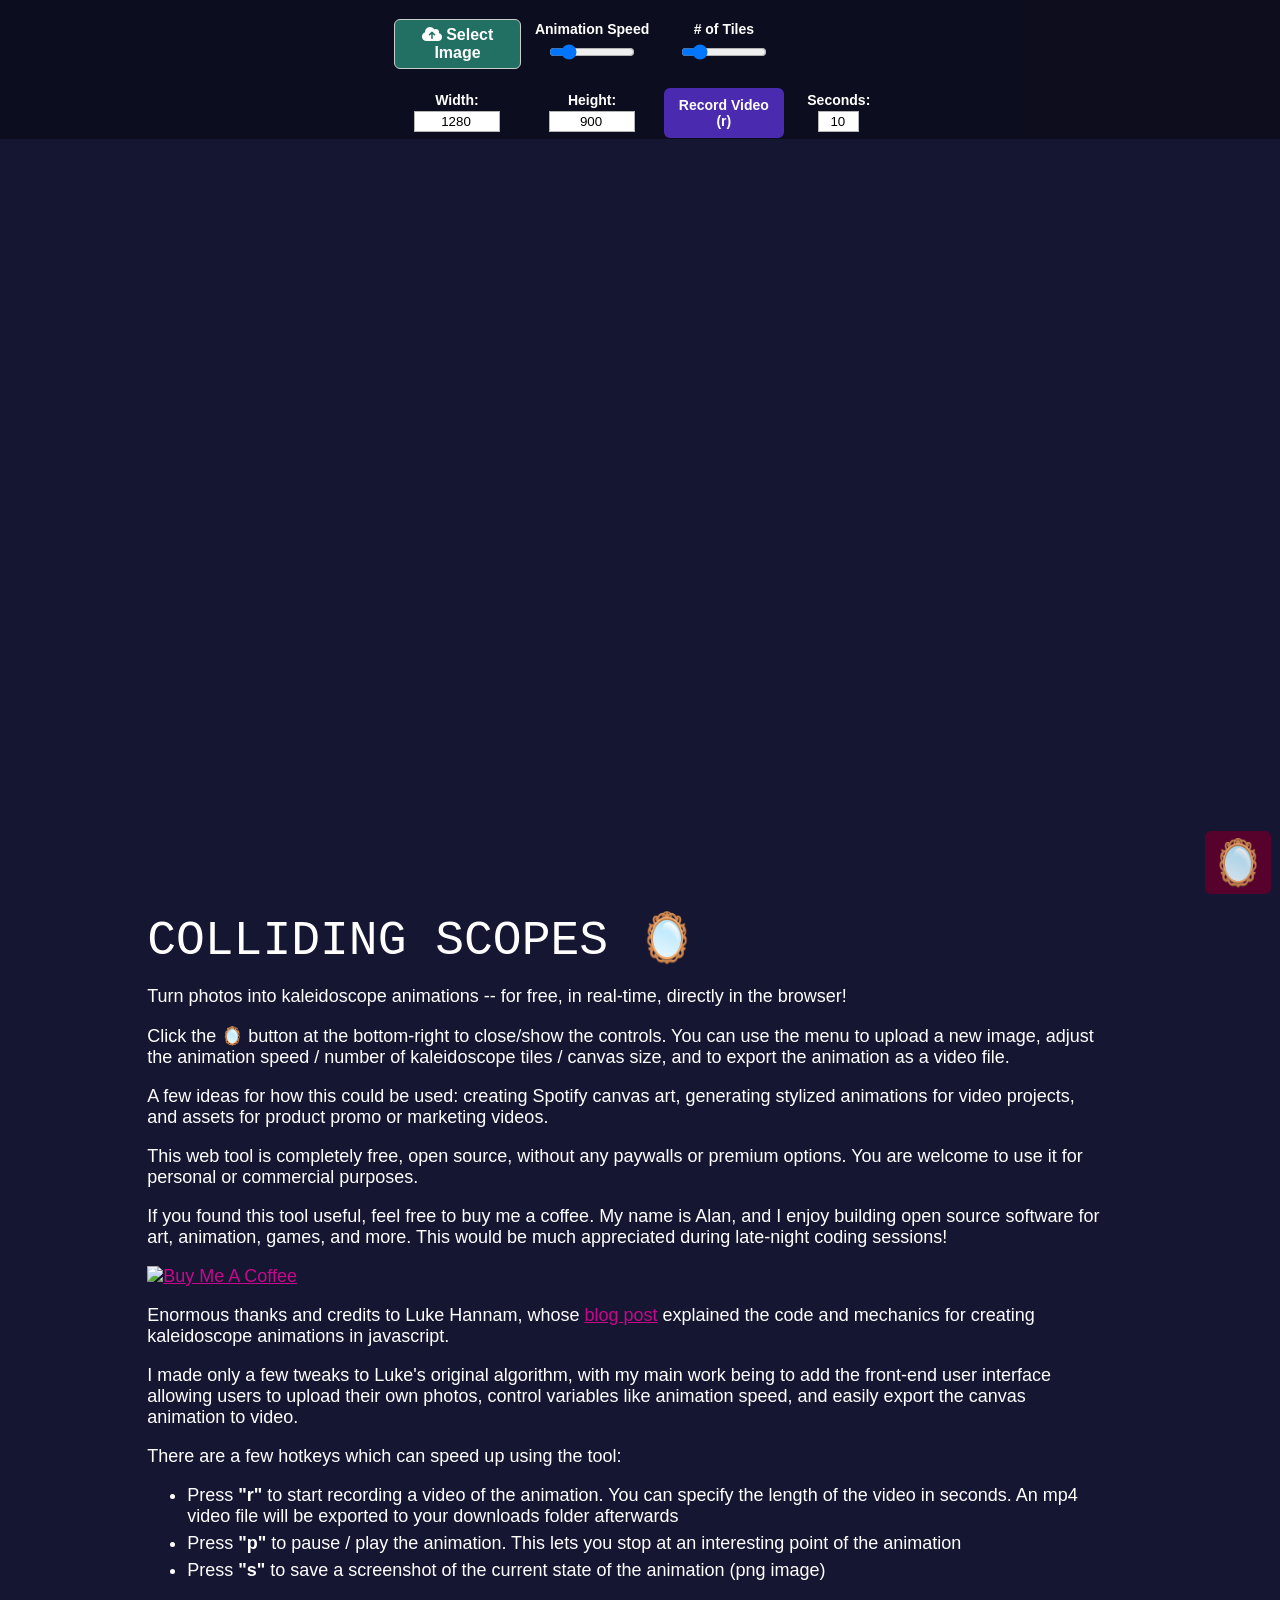
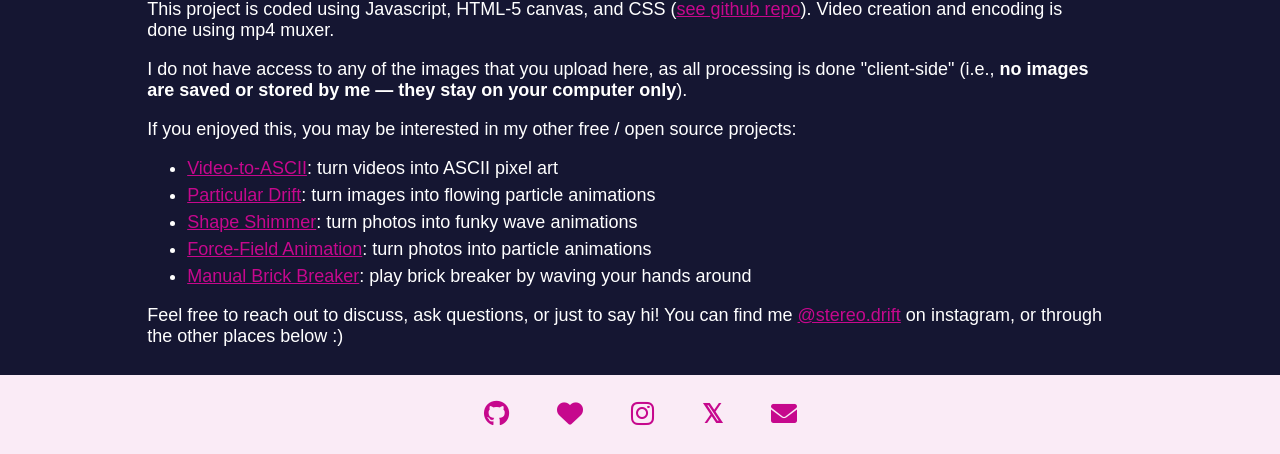
==== index.html @ 11822c63 "Add files via upload" ====
<!DOCTYPE html>
<html>
    <head>
        <meta charset="UTF-8">
        <meta name="viewport" content="width=device-width, initial-scale=1.0">
        <link rel="stylesheet" type="text/css" href="style.css">

        <link rel="stylesheet" href="https://cdnjs.cloudflare.com/ajax/libs/font-awesome/6.0.0/css/all.min.css" integrity="sha512-9usAa10IRO0HhonpyAIVpjrylPvoDwiPUiKdWk5t3PyolY1cOd4DSE0Ga+ri4AuTroPR5aQvXU9xC6qOPnzFeg==" crossorigin="anonymous" referrerpolicy="no-referrer" />

        <meta property="og:title" content="Colliding Scopes: kaleidoscope animations" />
        <meta property="og:description" content="Turn photos into kaleidoscope animations" />
        <meta property="og:type" content="website" />
        <meta property="og:url" content="https://collidingscopes.github.io/" />
        <meta property="og:image" content="https://collidingscopes.github.io/images/siteOGImage.png">
        <meta property="og:image:type" content="image/png" >
        <meta property="og:image:width" content="800" >
        <meta property="og:image:height" content="800" >

        <link rel="icon" href="images/siteFavicon3.png">
        <link rel="apple-touch-icon" href="images/siteFavicon3.png">

        <script async src="https://pagead2.googlesyndication.com/pagead/js/adsbygoogle.js?client=ca-pub-3379349972139570"
        crossorigin="anonymous"></script>
    </head>
    <body>
        
        <div id="coverScreen" class="hidden">
        </div>

        <div id="toolDiv">

            <canvas id="animation"></canvas>

            <button id="toggleControls" class="toggle-controls">🪞</button>
            <div id="stickyTable">
                <table id="inputTable">
                    <tr>
                        <td>
                            <label for="imageInput" class="custom-file-upload">
                                <i class="fa fa-cloud-upload"></i> Select Image
                            </label>
                            <input type="file" id="imageInput" accept="image/*">
                        </td>
                        <td>
                            <pre><span class="tableText">Animation Speed</span><br><input class="input-number-noSpinners" type="range" id="speedInput" value="3" min="1" max="15"></pre>
                        </td>
                        <td>
                            <pre><span class="tableText"># of Tiles</span><br><input class="input-number-noSpinners" type="range" id="numTilesInput" value="5" min="2" max="25"></pre>
                        </td>
                        <!--
                        <td><button id="pauseAnimationButton">Pause/Play (p)</button></td>
                        <td><button id="save-image-button">Screenshot (s)</button></td>
                        -->
                    </tr>
                    <tr>
                        <td><span class="tableText">Width: </span><input type="number" id="canvasWidthInput" class="input-number-noSpinners" value="800" min="1"></td>
                        <td><span class="tableText">Height: </span><input type="number" id="canvasHeightInput" class="input-number-noSpinners" value="800" min="1"></td>
                        <td><button id="recordVideoButton" class="recordButton">Record Video (r)</button></td>
                        <td><span class="tableText">Seconds: </span><input type="number" id="videoDurationInput" class="input-number-noSpinners" value="10" min="1" max="120"></td>
                    </tr>
    
                </table>
            </div>

            <div id="videoRecordingMessageDiv" class="hidden sticky-bottom">
            </div>
            
            <div id="imageContainer" class="hidden">
                <img id="originalImg" src="images/HK400px.jpg">
            </div>
            <div id="newImageContainer" class="hidden">
                <img id="flippedImg" src="images/HK400pxFlipped.jpg">
            </div>

        </div>

        <!-- <div id="introDiv">
            <span id="siteNameText">Colliding Scopes</span>
            <span id="subtitleText">Turn photos into kaleidoscope animations</span>
        </div> -->

        <div id="notesDiv">

            <div id="textBox">

                <h2 id="aboutText">COLLIDING SCOPES 🪞</h2>

                <p>Turn photos into kaleidoscope animations -- for free, in real-time, directly in the browser!</p>
                <p>Click the 🪞 button at the bottom-right to close/show the controls. You can use the menu to upload a new image, adjust the animation speed / number of kaleidoscope tiles / canvas size, and to export the animation as a video file.</p>
                <p>A few ideas for how this could be used: creating Spotify canvas art, generating stylized animations for video projects, and assets for product promo or marketing videos.</p>
                <p>This web tool is completely free, open source, without any paywalls or premium options. You are welcome to use it for personal or commercial purposes.</p>
                <p>If you found this tool useful, feel free to buy me a coffee. My name is Alan, and I enjoy building open source software for art, animation, games, and more. This would be much appreciated during late-night coding sessions!</p>
                
                <a href="https://www.buymeacoffee.com/stereoDrift" target="_blank"><img src="https://www.buymeacoffee.com/assets/img/custom_images/yellow_img.png" alt="Buy Me A Coffee"></a>

                <p>Enormous thanks and credits to Luke Hannam, whose <a href="https://www.pepperoni.blog/canvas-kaleidoscope/" target="_blank" rel="noopener">blog post</a> explained the code and mechanics for creating kaleidoscope animations in javascript.</p>
                <p>I made only a few tweaks to Luke's original algorithm, with my main work being to add the front-end user interface allowing users to upload their own photos, control variables like animation speed, and easily export the canvas animation to video.</p>
                <p>There are a few hotkeys which can speed up using the tool:</p>
                <ul>
                    <li>Press <b>"r"</b> to start recording a video of the animation. You can specify the length of the video in seconds. An mp4 video file will be exported to your downloads folder afterwards</li>
                    <li>Press <b>"p"</b> to pause / play the animation. This lets you stop at an interesting point of the animation</li>
                    <li>Press <b>"s"</b> to save a screenshot of the current state of the animation (png image)</li>
                </ul>
                <p>This project is coded using Javascript, HTML-5 canvas, and CSS (<a href="https://github.com/collidingScopes/collidingScopes.github.io" target="_blank" rel="noopener">see github repo</a>). Video creation and encoding is done using mp4 muxer.</p>
                <p>I do not have access to any of the images that you upload here, as all processing is done "client-side" (i.e., <b>no images are saved or stored by me — they stay on your computer only</b>).</p>
                <p>If you enjoyed this, you may be interested in my other free / open source projects:</p>
                <ul>
                  <li><a href="https://collidingScopes.github.io/ascii" target="_blank" rel="noopener">Video-to-ASCII</a>: turn videos into ASCII pixel art</li>
                  <li><a href="https://collidingScopes.github.io/particular-drift" target="_blank" rel="noopener">Particular Drift</a>: turn images into flowing particle animations</li>
                  <li><a href="https://collidingScopes.github.io/shimmer" target="_blank" rel="noopener">Shape Shimmer</a>: turn photos into funky wave animations</li>
                  <li><a href="https://collidingScopes.github.io/forcefield" target="_blank" rel="noopener">Force-Field Animation</a>: turn photos into particle animations</li>
                  <li><a href="https://manual-brick-breaker.netlify.app" target="_blank" rel="noopener">Manual Brick Breaker</a>: play brick breaker by waving your hands around</li>
                </ul>
                <p>Feel free to reach out to discuss, ask questions, or just to say hi! You can find me <a href="https://www.instagram.com/stereo.drift/" target="_blank" rel="noopener">@stereo.drift</a> on instagram, or through the other places below :)</p>
            </div>
        </div>

        <div id="linksDiv">
            <table id="infoMenuTable">
                <tr>
                    <td><button id="gitHubButton"class="socialMediaButton"><a href="https://github.com/collidingScopes/collidingScopes.github.io" target="_blank" rel="noopener"><i class="fa-brands fa-github"></i></a></button></td>
                    <td><button id="coffeeButton" class="socialMediaButton"><a href="https://www.buymeacoffee.com/stereoDrift" target="_blank" rel="noopener"><i class="fa-solid fa-heart"></i></a></button></td>
                    <td><button id="instagramButton" class="socialMediaButton"><a href="https://www.instagram.com/stereo.drift/" target="_blank" rel="noopener"><i class="fa-brands fa-instagram"></i></a></button></td>
                    <td><button id="xButton" class="socialMediaButton"><a class="x-link" href="https://x.com/measure_plan" target="_blank" rel="noopener">𝕏</i></a></button></td>
                    <td><button id="emailButton" class="socialMediaButton"><a href="mailto:stereodriftvisuals@gmail.com" target="_blank" rel="noopener"><i class="fa-solid fa-envelope"></i></a></button></td>
                </tr>
            </table>
        </div>


    </body>

    <script src="videoExportFunctions.js"></script>
    <script src="kaleidoscope.js"></script>
    <script src="mp4-muxer-main/build/mp4-muxer.js"></script>

</html>
---- style.css ----
html, body{
    font-size: 18px;
    font-family: Helvetica;
    max-width: 100%;
    overflow-x: hidden;
    margin: 0;
    padding: 0;
    background-color: #151632;
    color: white;
}

#introDiv{
    width: 100vw;
    margin: 0;
    padding: 0;
    box-sizing: border-box;

    background-color: #581845;
    padding-top: 2px;
    padding-bottom: 10px;
    text-align: center;
    color:white;
}

#siteNameText{
    font-size: 42px;
    font-family: "Permanent Marker", cursive;
    font-weight: 400;
    font-style: normal;
    display:block;
}

#subtitleText{
    font-size: 24px;
    font-family: Helvetica, sans-serif;
    display:block;
    font-style: italic;
    margin:0 auto;
}

#aboutText{
    font-size: 48px;
    font-family: "Courier New", system-ui;
    font-weight: 400;
    font-style: normal;
    display:block;
    padding: 0;
    margin: 0;
  }
  
  #notesDiv{
    width:98vw;
    box-sizing: border-box;
    /*overflow: hidden;*/
    padding: 10px;
    display: flex;
    justify-content: center;
    align-items: center;
    /*border-top: 5px solid #581845;*/
    background-color: #151632;
    color: white;
  }
  
  #textBox {
    min-width: 350px;
    max-width: 75vw;
  }

  a {
    color: rgb(198, 8, 141);
  }
  
  a:visited {
    color: rgb(171, 11, 123);
  }
  
  #textBox > ul > li {
    margin-bottom: 6px;
  }
  
  #linksDiv{
    background-color: #faebf6;
    display: flex;
    justify-content: center;
    align-items: center;
  }
  
  .x-link {
    text-decoration: none;
  }
  
  h2 {
    font-size: 40px;
    font-family: Helvetica;
  }
  
#buttonDiv {
    display: inline block;
    margin: 0 auto;
    width: 100vw;
}

#toolDiv {
    width: 100vw;
    box-sizing: border-box;
    overflow: hidden;
    text-align: center;
    justify-content: center;
    background-color: #151632;
    color: white;
    position: relative;
    min-height: 100vh;
    padding-bottom: 20px;
}

h2 {
    font-size: 40px;
    font-family: Helvetica;
}

/* Hide scrollbar for Chrome, Safari and Opera */
.example::-webkit-scrollbar {
    display: none;
  }
  
/* Hide scrollbar for IE, Edge and Firefox */
.example {
-ms-overflow-style: none;  /* IE and Edge */
scrollbar-width: none;  /* Firefox */
}

#animation {
    display: block;
    margin-top: 0px;
    margin-bottom: 20px;
}

/* user input styling */


:-ms-input-placeholder { /* Internet Explorer 10-11 */
    color: rgb(194, 194, 194);
    font-weight: normal;
}

::-ms-input-placeholder { /* Microsoft Edge */
    color: rgb(194, 194, 194);
    font-weight: normal;
}

input.input-number-noSpinners {
    -moz-appearance: textfield;
    border:1px solid rgb(180, 180, 180);
    padding: 2px;
    text-align: center;
    max-width: 25vw;
    max-width:80px;
    margin-bottom: 5px;    
}

input.input-number-noSpinners::-webkit-inner-spin-button,
input.input-number-noSpinners::-webkit-outer-spin-button {
    -webkit-appearance: none;
    margin: 0;
    border:1px solid rgb(180, 180, 180);
    padding: 4px 0 4px 0;
}

input:hover{
    background-color: rgb(246, 252, 255);
    border:1px solid rgb(146, 146, 146);
}

.select-style {
    border-bottom: 2px solid rgb(0, 183, 255);
    border-left:none;
    border-top:none;
    border-right:none;
    border-radius:0;
    overflow: hidden;
    font-weight:bold;
    padding:1px;
    /*
    //-moz-appearance:none;
    -webkit-appearance:none;
    appearance:none;
    */
    text-align:center;
    font-family: Helvetica, sans-serif;
    font-size:0.95em;
    outline: none;
}

#paletteChoice{
    border-bottom: 2px solid rgb(212, 0, 255) !important;
}

.select-style select:focus {
    outline: none;
}

/* Styling for image upload field */
input, select {
    cursor: pointer;
}

input[type="file"] {
    display: none;
}
.custom-file-upload {
    border: 1px solid #ccc;
    border-radius: 6px;
    background-color: #226f63;
    color: #fff;
    font-weight: bold;
    font-size: 16px;
    font-family: Helvetica;
    display: inline-block;
    padding: 6px;
    cursor: pointer;
    margin-left: 3px;
    margin-right: 2px;
}

/* Styling for color inputs */
input[type="color"] {
    width: 40px;
    height: 40px;
    border: none;
    background-color: none;
    padding:0;
    margin: 5px;

}

button {
    padding: 6px;
    font-weight: bold;
    font-size: 13px;

    margin-left: 3px;
    margin-right: 3px;

    border: 3px solid #79e2d2;
    border-radius: 6px;
    background-color: #ffffff;

    cursor: pointer;
}

.recordButton{
    border: 3px solid #4a2bb0;
    background-color: #4a2bb0;
    color: white;
    /* margin-bottom: 15px; */
}

.recordButtonStop{
    border: 3px solid #b02b9c;
    background-color: #b02b9c;
    color: white;
}

.tableText{
    font-weight: bold;
    font-size: 14px;
    font-family: Helvetica;
}

/* applies when screen is wide enough */ 
@media (min-width: 700px) {
    button, .tableText {
      font-size: 14px;
    }
}

#animation {
    margin: 0 auto;
    padding: 0;  
}

table {
    border-collapse: collapse;
    margin:auto;
    max-width:95%;
}

td {
    max-width: 150px;
}

#inputTable {
    font-size: 1em;
    text-align: center;
    min-width: 280px;
    width: 80vw;
    max-width: 500px;
    margin: 0 auto;
    border-top: none;
    border-bottom: none;
    padding: 0;
    z-index: 500;
}

#inputTable > td {
    padding: 0px;
    margin: 0px;
}

#stickyTable {
    position: fixed;
    top: 0;
    left: 0;
    right: 0;
    background: rgba(0, 0, 0, 0.4);
    color: white;
    padding: 0px;
    display: flex;
    flex-wrap: wrap;
    gap: 0px;
    margin: 0px;
    z-index: 500;
}

.toggle-controls {
    position: fixed;
    bottom: 6px;
    right: 6px;
    z-index: 1500;
    padding: 5px 5px;
    background: #5e012d;
    border: none;
    color: white;
    cursor: pointer;
    font-family: Arial, sans-serif;
    font-size: 2.5em;
    opacity: 0.9;
}

  
.toggle-controls:hover {
    background: #a3064f;
}

.hidden {
    display: none;
}

/* applies when screen is wide enough */ 
@media (min-width: 700px) {
    #inputTable {
        font-size:1em;
        max-width: 500px;
    }
}

#videoRecordingMessageDiv{
    background: rgba(0, 0, 0, 0.75);
    color:white;
    font-family: helvetica;
    font-size: 20px;
    font-weight: bold;
    padding: 8px;
}

.sticky-bottom {
    position: fixed;
    bottom: 0;
    left: 0;
    width: 100%;
}

#secondsLeft {
    font-size: 1.2em;
    color: #b02b9c;
}

/*floating loading screen*/
.lockOn {
    display: block;
    visibility: visible;
    position: fixed;
    z-index: 2000;
    top: 0px;
    left: 0px;
    width: 100vw;
    height: 100vh;
    background-color: rgba(255, 255, 255, 0.25);
    padding-top: 0%;
    opacity: 0.9; 
    font-size:large;
    color:blue;
    font-style:italic;
    font-weight:400;
    background-image: url(https://github.com/imageMageAge/imageMageAge.github.io/blob/main/images/loadingCircle.gif?raw=true);
    background-repeat: no-repeat;
    background-attachment: fixed;
    background-position: center;
}

/* Styling for table with github and social links */

#infoMenuTable td {
    text-align:center;
    border: 0;
    padding: 20px;
}

#infoMenuTable{
    table-layout: fixed;
    margin: 0px;
}

.socialMediaButton{
    color:rgb(55, 60, 133);
    font-size: 26px;
    margin: 0;
    padding: 4px;
    border: none;
    max-width: 50px;
    max-height: 50px;
    background-color: transparent;
}

#buyMeACoffeeButton {
    font-size: 10px;
}
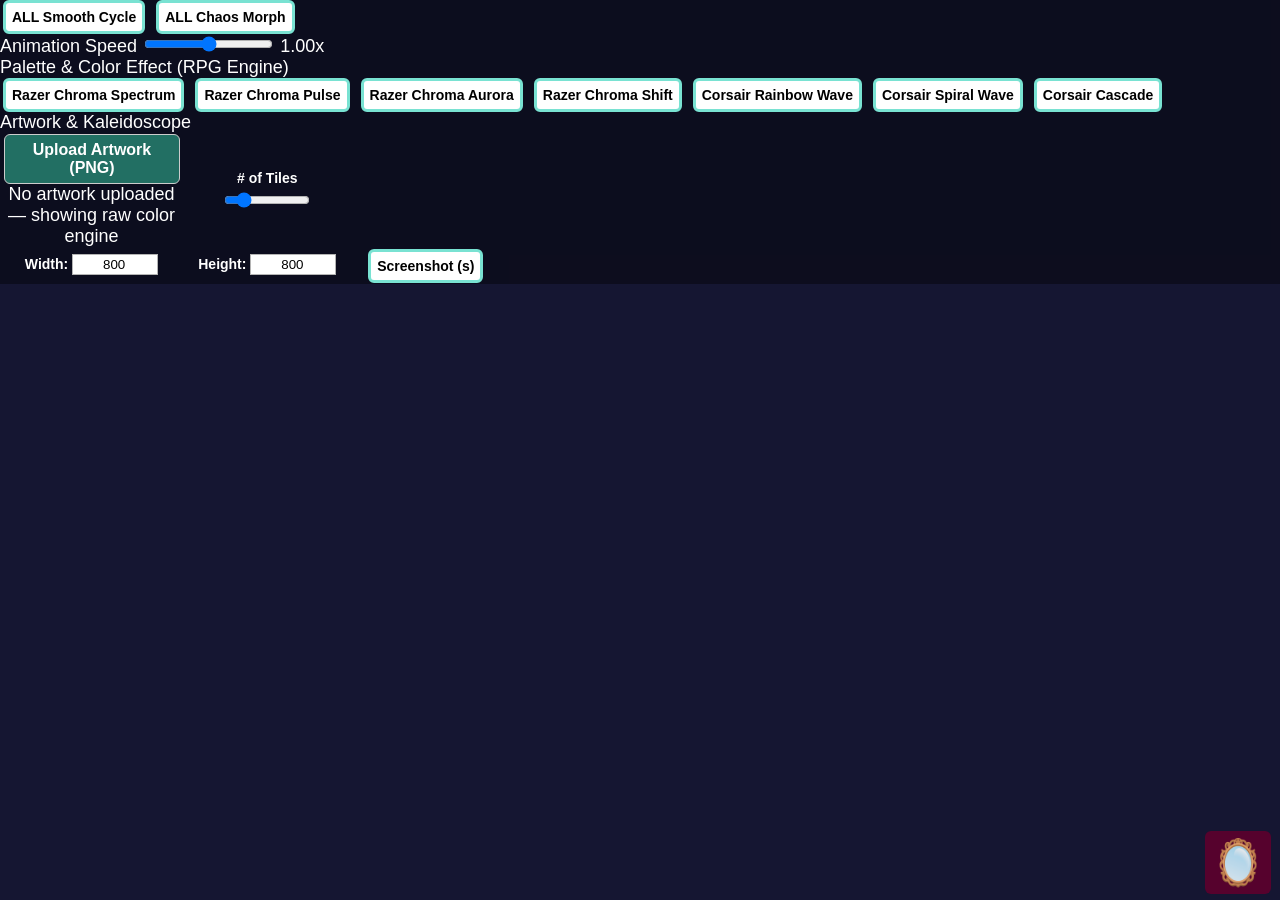
==== commit f251b083: "Update index.html" ====
--- a/index.html
+++ b/index.html
@@ -1,137 +1,102 @@
 <!DOCTYPE html>
-<html>
-    <head>
-        <meta charset="UTF-8">
-        <meta name="viewport" content="width=device-width, initial-scale=1.0">
-        <link rel="stylesheet" type="text/css" href="style.css">
+<html lang="en">
+<head>
+    <meta charset="UTF-8">
+    <meta name="viewport" content="width=device-width, initial-scale=1.0">
+    <title>RPG Kaleidoscope</title>
+    <link rel="stylesheet" type="text/css" href="style.css">
+</head>
+<body>
 
-        <link rel="stylesheet" href="https://cdnjs.cloudflare.com/ajax/libs/font-awesome/6.0.0/css/all.min.css" integrity="sha512-9usAa10IRO0HhonpyAIVpjrylPvoDwiPUiKdWk5t3PyolY1cOd4DSE0Ga+ri4AuTroPR5aQvXU9xC6qOPnzFeg==" crossorigin="anonymous" referrerpolicy="no-referrer" />
+    <!-- Full-viewport kaleidoscope output canvas -->
+    <canvas id="animation"></canvas>
 
-        <meta property="og:title" content="Colliding Scopes: kaleidoscope animations" />
-        <meta property="og:description" content="Turn photos into kaleidoscope animations" />
-        <meta property="og:type" content="website" />
-        <meta property="og:url" content="https://collidingscopes.github.io/" />
-        <meta property="og:image" content="https://collidingscopes.github.io/images/siteOGImage.png">
-        <meta property="og:image:type" content="image/png" >
-        <meta property="og:image:width" content="800" >
-        <meta property="og:image:height" content="800" >
+    <!-- First fold: just the canvas, no copy -->
+    <div class="first-fold"></div>
 
-        <link rel="icon" href="images/siteFavicon3.png">
-        <link rel="apple-touch-icon" href="images/siteFavicon3.png">
+    <button id="toggleControls" class="toggle-controls" title="Show/hide controls">🪞</button>
 
-        <script async src="https://pagead2.googlesyndication.com/pagead/js/adsbygoogle.js?client=ca-pub-3379349972139570"
-        crossorigin="anonymous"></script>
-    </head>
-    <body>
-        
-        <div id="coverScreen" class="hidden">
-        </div>
+    <!-- Everything below the fold: merged settings panel -->
+    <section class="control-section">
+        <div id="stickyTable" class="control-dock">
 
-        <div id="toolDiv">
+            <!-- Top bar: master modes + single master speed control -->
+            <div class="top-bar">
+                <div class="master-modes">
+                    <button class="btn" id="btn-all-smooth" data-brand="all">
+                        <span class="tag">ALL</span> Smooth Cycle
+                    </button>
+                    <button class="btn" id="btn-all-chaos" data-brand="all">
+                        <span class="tag">ALL</span> Chaos Morph
+                    </button>
+                </div>
 
-            <canvas id="animation"></canvas>
+                <div class="speed-control">
+                    <span>Animation Speed</span>
+                    <input type="range" id="speedInput" min="0.0" max="2.0" step="0.05" value="1.0">
+                    <span class="speed-val" id="speedVal">1.00x</span>
+                </div>
+            </div>
 
-            <button id="toggleControls" class="toggle-controls">🪞</button>
-            <div id="stickyTable">
+            <!-- Palette / RGB effect selection (Stage 1: World) -->
+            <div class="section-group">
+                <div class="section-title">Palette &amp; Color Effect (RPG Engine)</div>
+                <div class="preset-buttons" id="color-presets">
+                    <button class="btn btn-rgb active" data-rgb="chroma-spectrum" data-brand="razer">
+                        <span class="tag">Razer</span> Chroma Spectrum
+                    </button>
+                    <button class="btn btn-rgb" data-rgb="chroma-pulse" data-brand="razer">
+                        <span class="tag">Razer</span> Chroma Pulse
+                    </button>
+                    <button class="btn btn-rgb" data-rgb="chroma-aurora" data-brand="razer">
+                        <span class="tag">Razer</span> Chroma Aurora
+                    </button>
+                    <button class="btn btn-rgb" data-rgb="chroma-hypershift" data-brand="razer">
+                        <span class="tag">Razer</span> Chroma Shift
+                    </button>
+                    <button class="btn btn-rgb" data-rgb="rainbow-wave" data-brand="corsair">
+                        <span class="tag">Corsair</span> Rainbow Wave
+                    </button>
+                    <button class="btn btn-rgb" data-rgb="spiral-rainbow" data-brand="corsair">
+                        <span class="tag">Corsair</span> Spiral Wave
+                    </button>
+                    <button class="btn btn-rgb" data-rgb="cascading-rainbow" data-brand="corsair">
+                        <span class="tag">Corsair</span> Cascade
+                    </button>
+                </div>
+            </div>
+
+            <!-- Artwork + kaleidoscope settings (Stage 2 / Stage 3) -->
+            <div class="section-group">
+                <div class="section-title">Artwork &amp; Kaleidoscope</div>
                 <table id="inputTable">
                     <tr>
                         <td>
                             <label for="imageInput" class="custom-file-upload">
-                                <i class="fa fa-cloud-upload"></i> Select Image
+                                Upload Artwork (PNG)
                             </label>
-                            <input type="file" id="imageInput" accept="image/*">
-                        </td>
-                        <td>
-                            <pre><span class="tableText">Animation Speed</span><br><input class="input-number-noSpinners" type="range" id="speedInput" value="3" min="1" max="15"></pre>
+                            <input type="file" id="imageInput" accept="image/png,image/*">
+                            <div class="file-name" id="artworkFileName">No artwork uploaded — showing raw color engine</div>
                         </td>
                         <td>
                             <pre><span class="tableText"># of Tiles</span><br><input class="input-number-noSpinners" type="range" id="numTilesInput" value="5" min="2" max="25"></pre>
                         </td>
-                        <!--
-                        <td><button id="pauseAnimationButton">Pause/Play (p)</button></td>
-                        <td><button id="save-image-button">Screenshot (s)</button></td>
-                        -->
                     </tr>
                     <tr>
                         <td><span class="tableText">Width: </span><input type="number" id="canvasWidthInput" class="input-number-noSpinners" value="800" min="1"></td>
                         <td><span class="tableText">Height: </span><input type="number" id="canvasHeightInput" class="input-number-noSpinners" value="800" min="1"></td>
-                        <td><button id="recordVideoButton" class="recordButton">Record Video (r)</button></td>
-                        <td><span class="tableText">Seconds: </span><input type="number" id="videoDurationInput" class="input-number-noSpinners" value="10" min="1" max="120"></td>
+                        <td><button id="screenshotButton">Screenshot (s)</button></td>
                     </tr>
-    
                 </table>
             </div>
 
-            <div id="videoRecordingMessageDiv" class="hidden sticky-bottom">
-            </div>
-            
-            <div id="imageContainer" class="hidden">
-                <img id="originalImg" src="images/HK400px.jpg">
-            </div>
-            <div id="newImageContainer" class="hidden">
-                <img id="flippedImg" src="images/HK400pxFlipped.jpg">
-            </div>
+        </div>
+    </section>
 
-        </div>
+    <script src="world-rpg.js"></script>
+    <script src="artwork-mask.js"></script>
+    <script src="kaleidoscope-engine.js"></script>
+    <script src="main.js"></script>
 
-        <!-- <div id="introDiv">
-            <span id="siteNameText">Colliding Scopes</span>
-            <span id="subtitleText">Turn photos into kaleidoscope animations</span>
-        </div> -->
-
-        <div id="notesDiv">
-
-            <div id="textBox">
-
-                <h2 id="aboutText">COLLIDING SCOPES 🪞</h2>
-
-                <p>Turn photos into kaleidoscope animations -- for free, in real-time, directly in the browser!</p>
-                <p>Click the 🪞 button at the bottom-right to close/show the controls. You can use the menu to upload a new image, adjust the animation speed / number of kaleidoscope tiles / canvas size, and to export the animation as a video file.</p>
-                <p>A few ideas for how this could be used: creating Spotify canvas art, generating stylized animations for video projects, and assets for product promo or marketing videos.</p>
-                <p>This web tool is completely free, open source, without any paywalls or premium options. You are welcome to use it for personal or commercial purposes.</p>
-                <p>If you found this tool useful, feel free to buy me a coffee. My name is Alan, and I enjoy building open source software for art, animation, games, and more. This would be much appreciated during late-night coding sessions!</p>
-                
-                <a href="https://www.buymeacoffee.com/stereoDrift" target="_blank"><img src="https://www.buymeacoffee.com/assets/img/custom_images/yellow_img.png" alt="Buy Me A Coffee"></a>
-
-                <p>Enormous thanks and credits to Luke Hannam, whose <a href="https://www.pepperoni.blog/canvas-kaleidoscope/" target="_blank" rel="noopener">blog post</a> explained the code and mechanics for creating kaleidoscope animations in javascript.</p>
-                <p>I made only a few tweaks to Luke's original algorithm, with my main work being to add the front-end user interface allowing users to upload their own photos, control variables like animation speed, and easily export the canvas animation to video.</p>
-                <p>There are a few hotkeys which can speed up using the tool:</p>
-                <ul>
-                    <li>Press <b>"r"</b> to start recording a video of the animation. You can specify the length of the video in seconds. An mp4 video file will be exported to your downloads folder afterwards</li>
-                    <li>Press <b>"p"</b> to pause / play the animation. This lets you stop at an interesting point of the animation</li>
-                    <li>Press <b>"s"</b> to save a screenshot of the current state of the animation (png image)</li>
-                </ul>
-                <p>This project is coded using Javascript, HTML-5 canvas, and CSS (<a href="https://github.com/collidingScopes/collidingScopes.github.io" target="_blank" rel="noopener">see github repo</a>). Video creation and encoding is done using mp4 muxer.</p>
-                <p>I do not have access to any of the images that you upload here, as all processing is done "client-side" (i.e., <b>no images are saved or stored by me — they stay on your computer only</b>).</p>
-                <p>If you enjoyed this, you may be interested in my other free / open source projects:</p>
-                <ul>
-                  <li><a href="https://collidingScopes.github.io/ascii" target="_blank" rel="noopener">Video-to-ASCII</a>: turn videos into ASCII pixel art</li>
-                  <li><a href="https://collidingScopes.github.io/particular-drift" target="_blank" rel="noopener">Particular Drift</a>: turn images into flowing particle animations</li>
-                  <li><a href="https://collidingScopes.github.io/shimmer" target="_blank" rel="noopener">Shape Shimmer</a>: turn photos into funky wave animations</li>
-                  <li><a href="https://collidingScopes.github.io/forcefield" target="_blank" rel="noopener">Force-Field Animation</a>: turn photos into particle animations</li>
-                  <li><a href="https://manual-brick-breaker.netlify.app" target="_blank" rel="noopener">Manual Brick Breaker</a>: play brick breaker by waving your hands around</li>
-                </ul>
-                <p>Feel free to reach out to discuss, ask questions, or just to say hi! You can find me <a href="https://www.instagram.com/stereo.drift/" target="_blank" rel="noopener">@stereo.drift</a> on instagram, or through the other places below :)</p>
-            </div>
-        </div>
-
-        <div id="linksDiv">
-            <table id="infoMenuTable">
-                <tr>
-                    <td><button id="gitHubButton"class="socialMediaButton"><a href="https://github.com/collidingScopes/collidingScopes.github.io" target="_blank" rel="noopener"><i class="fa-brands fa-github"></i></a></button></td>
-                    <td><button id="coffeeButton" class="socialMediaButton"><a href="https://www.buymeacoffee.com/stereoDrift" target="_blank" rel="noopener"><i class="fa-solid fa-heart"></i></a></button></td>
-                    <td><button id="instagramButton" class="socialMediaButton"><a href="https://www.instagram.com/stereo.drift/" target="_blank" rel="noopener"><i class="fa-brands fa-instagram"></i></a></button></td>
-                    <td><button id="xButton" class="socialMediaButton"><a class="x-link" href="https://x.com/measure_plan" target="_blank" rel="noopener">𝕏</i></a></button></td>
-                    <td><button id="emailButton" class="socialMediaButton"><a href="mailto:stereodriftvisuals@gmail.com" target="_blank" rel="noopener"><i class="fa-solid fa-envelope"></i></a></button></td>
-                </tr>
-            </table>
-        </div>
-
-
-    </body>
-
-    <script src="videoExportFunctions.js"></script>
-    <script src="kaleidoscope.js"></script>
-    <script src="mp4-muxer-main/build/mp4-muxer.js"></script>
-
-</html>+</body>
+</html>
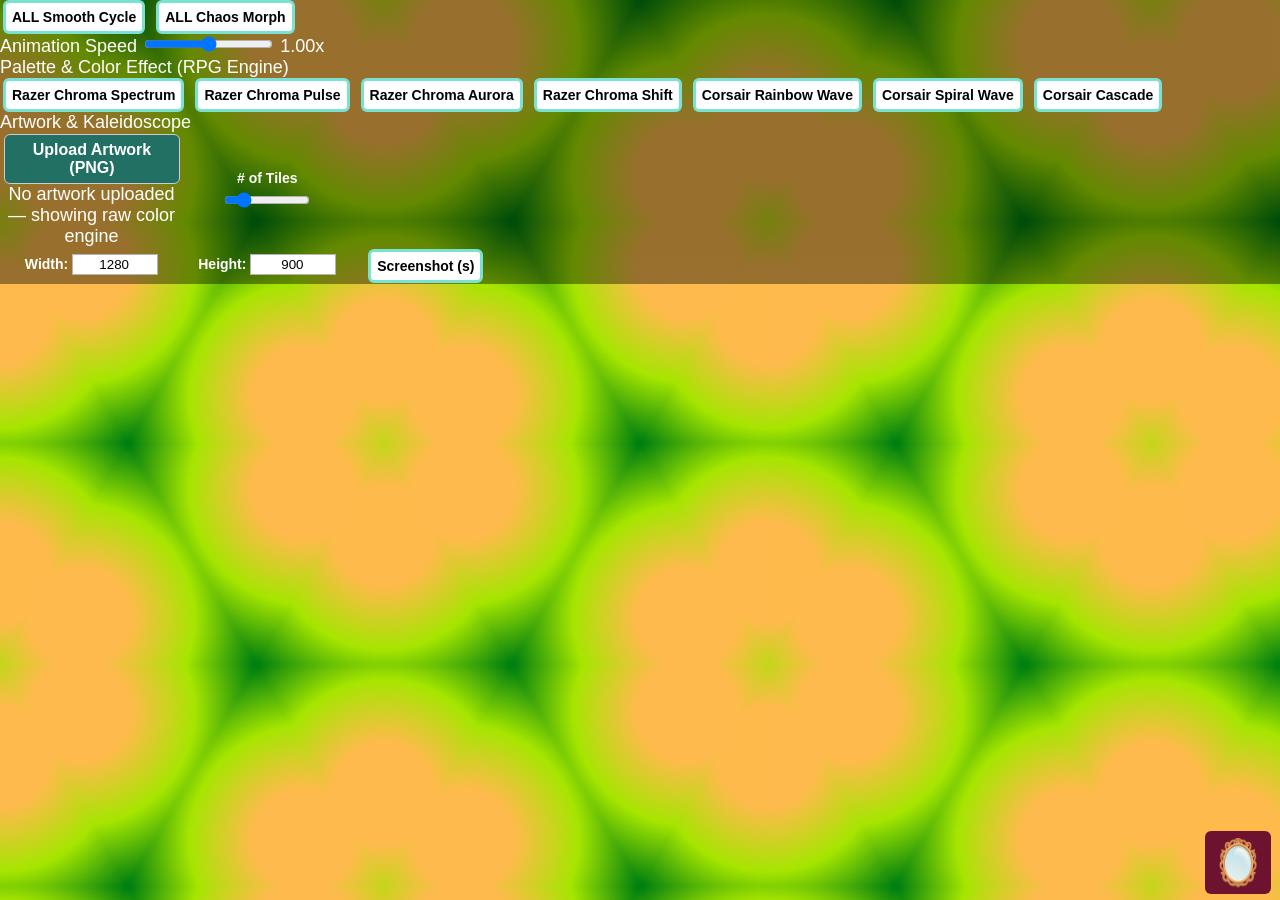
==== commit f2527d94: "Update index.html" ====
--- a/index.html
+++ b/index.html
@@ -38,7 +38,7 @@
                 </div>
             </div>
 
-            <!-- Palette / RGB effect selection (Stage 1: World) -->
+            <!-- Palette / RGB effect selection (World) -->
             <div class="section-group">
                 <div class="section-title">Palette &amp; Color Effect (RPG Engine)</div>
                 <div class="preset-buttons" id="color-presets">
@@ -66,7 +66,7 @@
                 </div>
             </div>
 
-            <!-- Artwork + kaleidoscope settings (Stage 2 / Stage 3) -->
+            <!-- Artwork + optics settings (Mask / Optics) -->
             <div class="section-group">
                 <div class="section-title">Artwork &amp; Kaleidoscope</div>
                 <table id="inputTable">
@@ -93,9 +93,9 @@
         </div>
     </section>
 
-    <script src="world-rpg.js"></script>
-    <script src="artwork-mask.js"></script>
-    <script src="kaleidoscope-engine.js"></script>
+    <script src="world.js"></script>
+    <script src="mask.js"></script>
+    <script src="optics.js"></script>
     <script src="main.js"></script>
 
 </body>
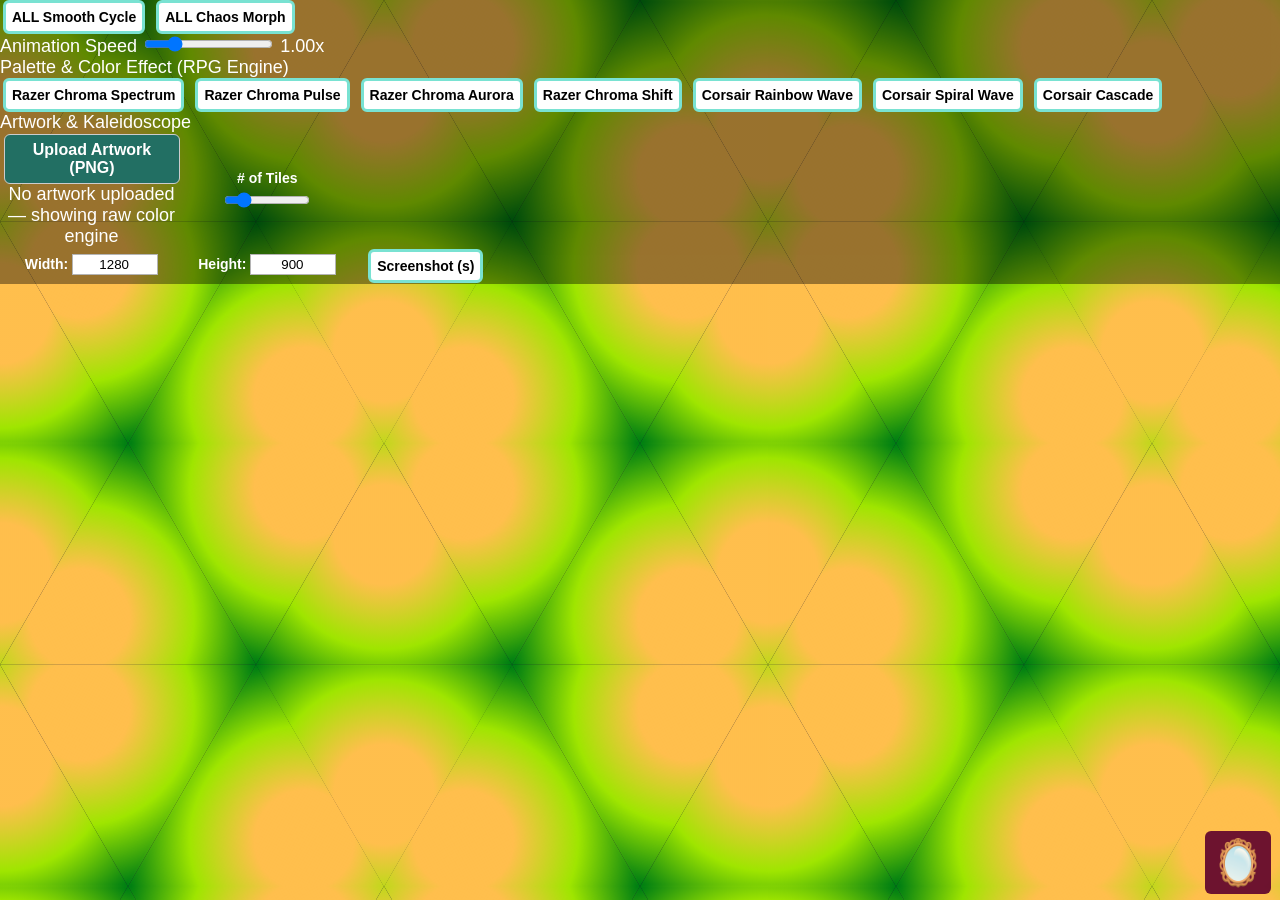
==== commit 6c3fa8c7: "Update index.html" ====
--- a/index.html
+++ b/index.html
@@ -33,7 +33,7 @@
 
                 <div class="speed-control">
                     <span>Animation Speed</span>
-                    <input type="range" id="speedInput" min="0.0" max="2.0" step="0.05" value="1.0">
+                    <input type="range" id="speedInput" min="0.0" max="5.0" step="0.05" value="1.0">
                     <span class="speed-val" id="speedVal">1.00x</span>
                 </div>
             </div>
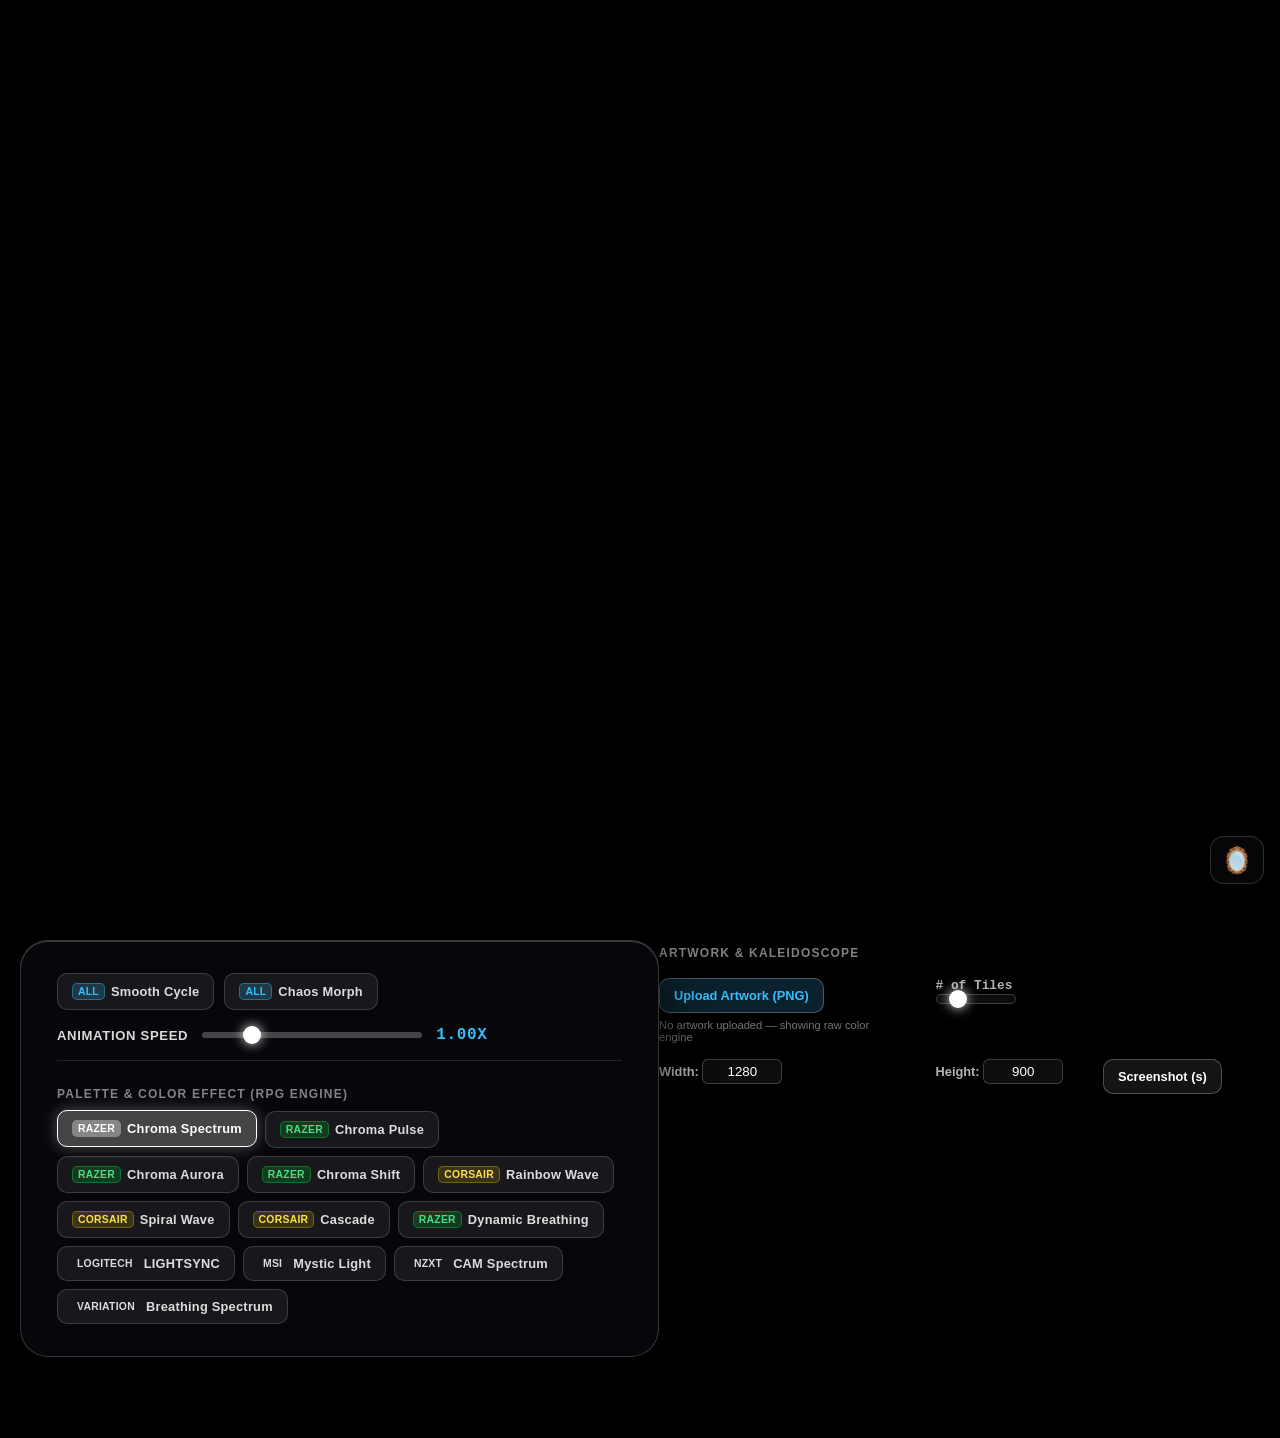
==== commit 8f767dc1: "Update index.html" ====
--- a/index.html
+++ b/index.html
@@ -41,7 +41,7 @@
             <!-- Palette / RGB effect selection (World) -->
             <div class="section-group">
                 <div class="section-title">Palette &amp; Color Effect (RPG Engine)</div>
-                <div class="preset-buttons" id="color-presets">
+          <div class="preset-buttons" id="color-presets">
                     <button class="btn btn-rgb active" data-rgb="chroma-spectrum" data-brand="razer">
                         <span class="tag">Razer</span> Chroma Spectrum
                     </button>
@@ -63,6 +63,22 @@
                     <button class="btn btn-rgb" data-rgb="cascading-rainbow" data-brand="corsair">
                         <span class="tag">Corsair</span> Cascade
                     </button>
+                    <button class="btn btn-rgb" data-rgb="chroma-breathing" data-brand="razer">
+                        <span class="tag">Razer</span> Dynamic Breathing
+                    </button>
+                    <button class="btn btn-rgb" data-rgb="logi-lightsync" data-brand="logitech">
+                        <span class="tag">Logitech</span> LIGHTSYNC
+                    </button>
+                    <button class="btn btn-rgb" data-rgb="msi-mystic" data-brand="msi">
+                        <span class="tag">MSI</span> Mystic Light
+                    </button>
+                    <button class="btn btn-rgb" data-rgb="nzxt-cam" data-brand="nzxt">
+                        <span class="tag">NZXT</span> CAM Spectrum
+                    </button>
+                    <button class="btn btn-rgb" data-rgb="breath-spectrum" data-brand="expanded">
+                        <span class="tag">Variation</span> Breathing Spectrum
+                    </button>
+                </div>
                 </div>
             </div>
 
--- a/style.css
+++ b/style.css
@@ -1,427 +1,310 @@
-html, body{
-    font-size: 18px;
-    font-family: Helvetica;
-    max-width: 100%;
-    overflow-x: hidden;
+* {
+    box-sizing: border-box;
     margin: 0;
     padding: 0;
-    background-color: #151632;
-    color: white;
-}
-
-#introDiv{
+    user-select: none;
+    -webkit-user-select: none;
+}
+
+html {
+    scroll-behavior: smooth;
+}
+
+body {
+    background-color: #000000;
+    font-family: -apple-system, BlinkMacSystemFont, "Segoe UI", Roboto, Helvetica, Arial, sans-serif;
+    color: #ffffff;
+    overflow-x: hidden;
+}
+
+/* Fullscreen kaleidoscope output canvas, fixed behind everything */
+#animation {
+    position: fixed;
+    top: 0;
+    left: 0;
     width: 100vw;
-    margin: 0;
-    padding: 0;
-    box-sizing: border-box;
-
-    background-color: #581845;
-    padding-top: 2px;
-    padding-bottom: 10px;
-    text-align: center;
-    color:white;
-}
-
-#siteNameText{
-    font-size: 42px;
-    font-family: "Permanent Marker", cursive;
-    font-weight: 400;
-    font-style: normal;
-    display:block;
-}
-
-#subtitleText{
-    font-size: 24px;
-    font-family: Helvetica, sans-serif;
-    display:block;
-    font-style: italic;
-    margin:0 auto;
-}
-
-#aboutText{
-    font-size: 48px;
-    font-family: "Courier New", system-ui;
-    font-weight: 400;
-    font-style: normal;
-    display:block;
-    padding: 0;
-    margin: 0;
-  }
-  
-  #notesDiv{
-    width:98vw;
-    box-sizing: border-box;
-    /*overflow: hidden;*/
-    padding: 10px;
-    display: flex;
+    height: 100vh;
+    display: block;
+    z-index: 0;
+}
+
+/* First fold: canvas only, no copy */
+.first-fold {
+    width: 100vw;
+    height: 100vh;
+    position: relative;
+    z-index: 1;
+    pointer-events: none;
+}
+
+/* Control dock section below the fold */
+.control-section {
+    position: relative;
+    z-index: 2;
+    width: 100vw;
+    min-height: 500px;
+    display: flex;
+    align-items: flex-start;
     justify-content: center;
+    padding: 40px 20px 80px;
+    background: transparent;
+}
+
+.control-dock {
+    display: flex;
+    flex-direction: column;
     align-items: center;
-    /*border-top: 5px solid #581845;*/
-    background-color: #151632;
-    color: white;
-  }
-  
-  #textBox {
-    min-width: 350px;
-    max-width: 75vw;
-  }
-
-  a {
-    color: rgb(198, 8, 141);
-  }
-  
-  a:visited {
-    color: rgb(171, 11, 123);
-  }
-  
-  #textBox > ul > li {
-    margin-bottom: 6px;
-  }
-  
-  #linksDiv{
-    background-color: #faebf6;
-    display: flex;
-    justify-content: center;
+    gap: 20px;
+    padding: 32px 36px;
+    background: rgba(10, 10, 16, 0.72);
+    backdrop-filter: blur(28px);
+    -webkit-backdrop-filter: blur(28px);
+    border: 1px solid rgba(255, 255, 255, 0.18);
+    border-radius: 28px;
+    box-shadow: 0 20px 50px rgba(0, 0, 0, 0.8), inset 0 1px 0 rgba(255, 255, 255, 0.2);
+    max-width: 900px;
+    width: 100%;
+}
+
+.control-dock.hidden {
+    display: none;
+}
+
+/* Top bar: master modes & speed */
+.top-bar {
+    display: flex;
     align-items: center;
-  }
-  
-  .x-link {
-    text-decoration: none;
-  }
-  
-  h2 {
-    font-size: 40px;
-    font-family: Helvetica;
-  }
-  
-#buttonDiv {
-    display: inline block;
-    margin: 0 auto;
-    width: 100vw;
-}
-
-#toolDiv {
-    width: 100vw;
-    box-sizing: border-box;
-    overflow: hidden;
-    text-align: center;
-    justify-content: center;
-    background-color: #151632;
-    color: white;
+    justify-content: space-between;
+    width: 100%;
+    flex-wrap: wrap;
+    gap: 16px;
+    padding-bottom: 16px;
+    border-bottom: 1px solid rgba(255, 255, 255, 0.12);
+}
+
+.master-modes {
+    display: flex;
+    gap: 10px;
+}
+
+.speed-control {
+    display: flex;
+    align-items: center;
+    gap: 14px;
+    font-size: 0.82rem;
+    font-weight: 600;
+    letter-spacing: 0.05em;
+    text-transform: uppercase;
+    color: rgba(255, 255, 255, 0.85);
+}
+
+.speed-control span.speed-val {
+    min-width: 50px;
+    text-align: right;
+    color: #38bdf8;
+    font-family: monospace;
+    font-size: 1rem;
+}
+
+input[type="range"] {
+    -webkit-appearance: none;
+    appearance: none;
+    width: 220px;
+    height: 6px;
+    background: rgba(255, 255, 255, 0.25);
+    border-radius: 3px;
+    outline: none;
+    cursor: pointer;
+}
+
+input[type="range"]::-webkit-slider-thumb {
+    -webkit-appearance: none;
+    width: 18px;
+    height: 18px;
+    border-radius: 50%;
+    background: #ffffff;
+    box-shadow: 0 0 12px rgba(255,255,255,0.9);
+    cursor: pointer;
+    transition: transform 0.1s ease;
+}
+
+input[type="range"]::-webkit-slider-thumb:hover {
+    transform: scale(1.2);
+}
+
+/* Section layout */
+.section-group {
+    width: 100%;
+    display: flex;
+    flex-direction: column;
+    gap: 10px;
+}
+
+.section-title {
+    font-size: 0.75rem;
+    font-weight: 700;
+    text-transform: uppercase;
+    letter-spacing: 0.1em;
+    color: rgba(255, 255, 255, 0.5);
+    margin-top: 6px;
+}
+
+/* Preset buttons */
+.preset-buttons {
+    display: flex;
+    gap: 8px;
+    flex-wrap: wrap;
+}
+
+.btn {
     position: relative;
-    min-height: 100vh;
-    padding-bottom: 20px;
-}
-
-h2 {
-    font-size: 40px;
-    font-family: Helvetica;
-}
-
-/* Hide scrollbar for Chrome, Safari and Opera */
-.example::-webkit-scrollbar {
+    background: rgba(255, 255, 255, 0.07);
+    border: 1px solid rgba(255, 255, 255, 0.16);
+    color: rgba(255, 255, 255, 0.85);
+    padding: 9px 14px;
+    border-radius: 10px;
+    font-size: 0.8rem;
+    font-weight: 600;
+    letter-spacing: 0.02em;
+    cursor: pointer;
+    transition: all 0.2s cubic-bezier(0.16, 1, 0.3, 1);
+    display: flex;
+    align-items: center;
+    gap: 6px;
+}
+
+.btn .tag {
+    font-size: 0.65rem;
+    padding: 2px 5px;
+    border-radius: 5px;
+    text-transform: uppercase;
+    font-weight: 700;
+}
+
+.btn[data-brand="razer"] .tag { background: rgba(0, 255, 66, 0.15); color: #4ade80; border: 1px solid rgba(0, 255, 66, 0.3); }
+.btn[data-brand="corsair"] .tag { background: rgba(255, 215, 0, 0.15); color: #fde047; border: 1px solid rgba(255, 215, 0, 0.3); }
+.btn[data-brand="all"] .tag { background: rgba(56, 189, 248, 0.2); color: #38bdf8; border: 1px solid rgba(56, 189, 248, 0.4); }
+
+.btn:hover {
+    background: rgba(255, 255, 255, 0.16);
+    border-color: rgba(255, 255, 255, 0.35);
+    color: #ffffff;
+    transform: translateY(-1px);
+}
+
+.btn.active {
+    background: rgba(255, 255, 255, 0.25);
+    border-color: #ffffff;
+    color: #ffffff;
+    box-shadow: 0 0 16px rgba(255, 255, 255, 0.3);
+    transform: translateY(-1px);
+}
+
+.btn.active .tag {
+    background: rgba(255, 255, 255, 0.35);
+    color: #ffffff;
+    border-color: transparent;
+}
+
+/* Artwork / kaleidoscope settings table */
+#inputTable {
+    font-size: 0.85rem;
+    text-align: left;
+    border-collapse: collapse;
+    width: 100%;
+}
+
+#inputTable td {
+    padding: 8px 14px 8px 0;
+    vertical-align: top;
+}
+
+.tableText {
+    font-weight: 600;
+    font-size: 0.8rem;
+    color: rgba(255, 255, 255, 0.7);
+}
+
+.file-name {
+    font-size: 0.7rem;
+    color: rgba(255, 255, 255, 0.45);
+    margin-top: 6px;
+    max-width: 220px;
+}
+
+input[type="file"] {
     display: none;
-  }
-  
-/* Hide scrollbar for IE, Edge and Firefox */
-.example {
--ms-overflow-style: none;  /* IE and Edge */
-scrollbar-width: none;  /* Firefox */
-}
-
-#animation {
-    display: block;
-    margin-top: 0px;
-    margin-bottom: 20px;
-}
-
-/* user input styling */
-
-
-:-ms-input-placeholder { /* Internet Explorer 10-11 */
-    color: rgb(194, 194, 194);
-    font-weight: normal;
-}
-
-::-ms-input-placeholder { /* Microsoft Edge */
-    color: rgb(194, 194, 194);
-    font-weight: normal;
+}
+
+.custom-file-upload {
+    border: 1px solid rgba(255, 255, 255, 0.25);
+    border-radius: 10px;
+    background: rgba(56, 189, 248, 0.18);
+    color: #38bdf8;
+    font-weight: 700;
+    font-size: 0.8rem;
+    display: inline-block;
+    padding: 9px 14px;
+    cursor: pointer;
+}
+
+.custom-file-upload:hover {
+    background: rgba(56, 189, 248, 0.3);
 }
 
 input.input-number-noSpinners {
     -moz-appearance: textfield;
-    border:1px solid rgb(180, 180, 180);
-    padding: 2px;
+    border: 1px solid rgba(255, 255, 255, 0.2);
+    background: rgba(255, 255, 255, 0.05);
+    color: #ffffff;
+    padding: 4px 6px;
     text-align: center;
-    max-width: 25vw;
-    max-width:80px;
-    margin-bottom: 5px;    
+    max-width: 80px;
+    border-radius: 6px;
 }
 
 input.input-number-noSpinners::-webkit-inner-spin-button,
 input.input-number-noSpinners::-webkit-outer-spin-button {
     -webkit-appearance: none;
     margin: 0;
-    border:1px solid rgb(180, 180, 180);
-    padding: 4px 0 4px 0;
-}
-
-input:hover{
-    background-color: rgb(246, 252, 255);
-    border:1px solid rgb(146, 146, 146);
-}
-
-.select-style {
-    border-bottom: 2px solid rgb(0, 183, 255);
-    border-left:none;
-    border-top:none;
-    border-right:none;
-    border-radius:0;
-    overflow: hidden;
-    font-weight:bold;
-    padding:1px;
-    /*
-    //-moz-appearance:none;
-    -webkit-appearance:none;
-    appearance:none;
-    */
-    text-align:center;
-    font-family: Helvetica, sans-serif;
-    font-size:0.95em;
-    outline: none;
-}
-
-#paletteChoice{
-    border-bottom: 2px solid rgb(212, 0, 255) !important;
-}
-
-.select-style select:focus {
-    outline: none;
-}
-
-/* Styling for image upload field */
-input, select {
-    cursor: pointer;
-}
-
-input[type="file"] {
-    display: none;
-}
-.custom-file-upload {
-    border: 1px solid #ccc;
-    border-radius: 6px;
-    background-color: #226f63;
-    color: #fff;
-    font-weight: bold;
-    font-size: 16px;
-    font-family: Helvetica;
-    display: inline-block;
-    padding: 6px;
-    cursor: pointer;
-    margin-left: 3px;
-    margin-right: 2px;
-}
-
-/* Styling for color inputs */
-input[type="color"] {
-    width: 40px;
-    height: 40px;
-    border: none;
-    background-color: none;
-    padding:0;
-    margin: 5px;
-
-}
-
-button {
-    padding: 6px;
-    font-weight: bold;
-    font-size: 13px;
-
-    margin-left: 3px;
-    margin-right: 3px;
-
-    border: 3px solid #79e2d2;
-    border-radius: 6px;
-    background-color: #ffffff;
-
-    cursor: pointer;
-}
-
-.recordButton{
-    border: 3px solid #4a2bb0;
-    background-color: #4a2bb0;
-    color: white;
-    /* margin-bottom: 15px; */
-}
-
-.recordButtonStop{
-    border: 3px solid #b02b9c;
-    background-color: #b02b9c;
-    color: white;
-}
-
-.tableText{
-    font-weight: bold;
-    font-size: 14px;
-    font-family: Helvetica;
-}
-
-/* applies when screen is wide enough */ 
-@media (min-width: 700px) {
-    button, .tableText {
-      font-size: 14px;
-    }
-}
-
-#animation {
-    margin: 0 auto;
-    padding: 0;  
-}
-
-table {
-    border-collapse: collapse;
-    margin:auto;
-    max-width:95%;
-}
-
-td {
-    max-width: 150px;
-}
-
-#inputTable {
-    font-size: 1em;
-    text-align: center;
-    min-width: 280px;
-    width: 80vw;
-    max-width: 500px;
-    margin: 0 auto;
-    border-top: none;
-    border-bottom: none;
-    padding: 0;
-    z-index: 500;
-}
-
-#inputTable > td {
-    padding: 0px;
-    margin: 0px;
-}
-
-#stickyTable {
-    position: fixed;
-    top: 0;
-    left: 0;
-    right: 0;
-    background: rgba(0, 0, 0, 0.4);
-    color: white;
-    padding: 0px;
-    display: flex;
-    flex-wrap: wrap;
-    gap: 0px;
-    margin: 0px;
-    z-index: 500;
-}
-
+}
+
+button#screenshotButton {
+    border: 1px solid rgba(255, 255, 255, 0.25);
+    border-radius: 10px;
+    background: rgba(255, 255, 255, 0.08);
+    color: #ffffff;
+    font-weight: 700;
+    font-size: 0.8rem;
+    padding: 9px 14px;
+    cursor: pointer;
+}
+
+button#screenshotButton:hover {
+    background: rgba(255, 255, 255, 0.18);
+}
+
+/* Floating dock toggle */
 .toggle-controls {
     position: fixed;
-    bottom: 6px;
-    right: 6px;
+    bottom: 16px;
+    right: 16px;
     z-index: 1500;
-    padding: 5px 5px;
-    background: #5e012d;
-    border: none;
+    padding: 8px 10px;
+    background: rgba(10, 10, 16, 0.72);
+    border: 1px solid rgba(255, 255, 255, 0.18);
+    border-radius: 14px;
     color: white;
     cursor: pointer;
-    font-family: Arial, sans-serif;
-    font-size: 2.5em;
+    font-size: 1.6rem;
     opacity: 0.9;
 }
 
-  
 .toggle-controls:hover {
-    background: #a3064f;
+    opacity: 1;
+    background: rgba(10, 10, 16, 0.9);
 }
 
 .hidden {
     display: none;
 }
-
-/* applies when screen is wide enough */ 
-@media (min-width: 700px) {
-    #inputTable {
-        font-size:1em;
-        max-width: 500px;
-    }
-}
-
-#videoRecordingMessageDiv{
-    background: rgba(0, 0, 0, 0.75);
-    color:white;
-    font-family: helvetica;
-    font-size: 20px;
-    font-weight: bold;
-    padding: 8px;
-}
-
-.sticky-bottom {
-    position: fixed;
-    bottom: 0;
-    left: 0;
-    width: 100%;
-}
-
-#secondsLeft {
-    font-size: 1.2em;
-    color: #b02b9c;
-}
-
-/*floating loading screen*/
-.lockOn {
-    display: block;
-    visibility: visible;
-    position: fixed;
-    z-index: 2000;
-    top: 0px;
-    left: 0px;
-    width: 100vw;
-    height: 100vh;
-    background-color: rgba(255, 255, 255, 0.25);
-    padding-top: 0%;
-    opacity: 0.9; 
-    font-size:large;
-    color:blue;
-    font-style:italic;
-    font-weight:400;
-    background-image: url(https://github.com/imageMageAge/imageMageAge.github.io/blob/main/images/loadingCircle.gif?raw=true);
-    background-repeat: no-repeat;
-    background-attachment: fixed;
-    background-position: center;
-}
-
-/* Styling for table with github and social links */
-
-#infoMenuTable td {
-    text-align:center;
-    border: 0;
-    padding: 20px;
-}
-
-#infoMenuTable{
-    table-layout: fixed;
-    margin: 0px;
-}
-
-.socialMediaButton{
-    color:rgb(55, 60, 133);
-    font-size: 26px;
-    margin: 0;
-    padding: 4px;
-    border: none;
-    max-width: 50px;
-    max-height: 50px;
-    background-color: transparent;
-}
-
-#buyMeACoffeeButton {
-    font-size: 10px;
-}
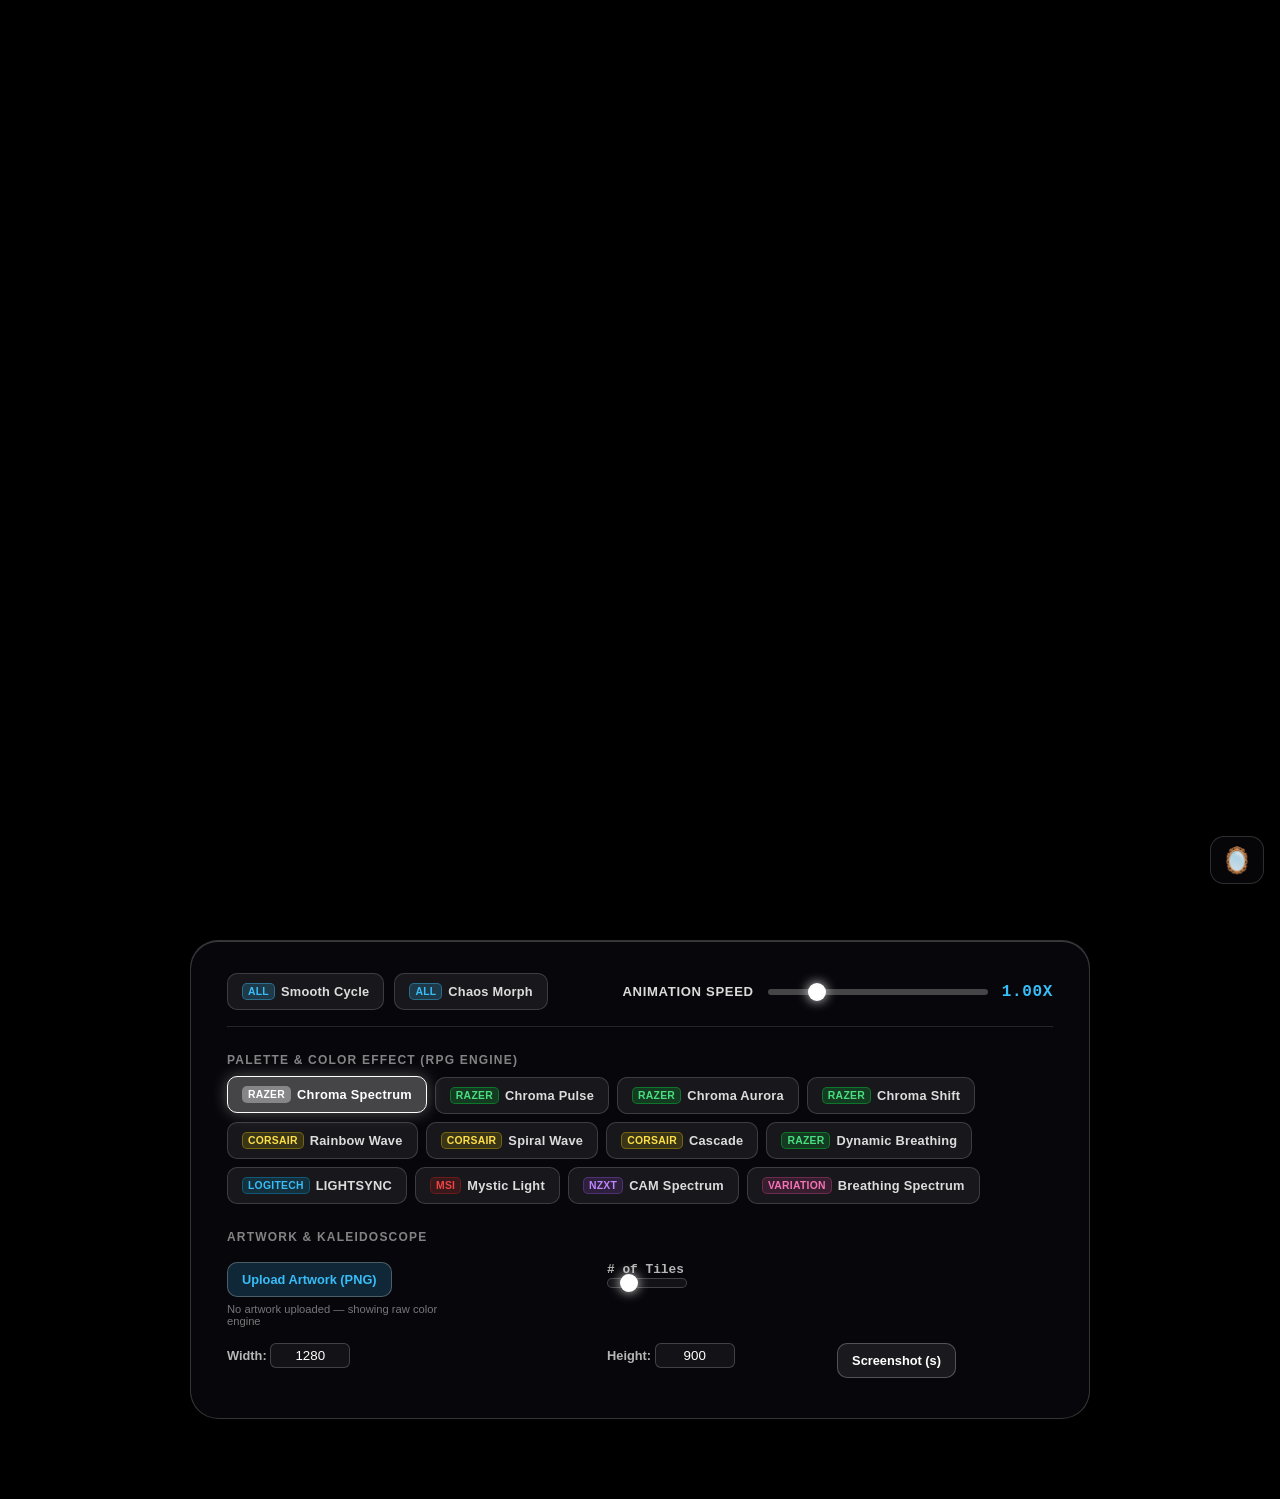
==== commit 45573384: "Update index.html" ====
--- a/index.html
+++ b/index.html
@@ -41,7 +41,7 @@
             <!-- Palette / RGB effect selection (World) -->
             <div class="section-group">
                 <div class="section-title">Palette &amp; Color Effect (RPG Engine)</div>
-          <div class="preset-buttons" id="color-presets">
+                <div class="preset-buttons" id="color-presets">
                     <button class="btn btn-rgb active" data-rgb="chroma-spectrum" data-brand="razer">
                         <span class="tag">Razer</span> Chroma Spectrum
                     </button>
@@ -79,7 +79,6 @@
                         <span class="tag">Variation</span> Breathing Spectrum
                     </button>
                 </div>
-                </div>
             </div>
 
             <!-- Artwork + optics settings (Mask / Optics) -->
--- a/style.css
+++ b/style.css
@@ -183,6 +183,10 @@
 
 .btn[data-brand="razer"] .tag { background: rgba(0, 255, 66, 0.15); color: #4ade80; border: 1px solid rgba(0, 255, 66, 0.3); }
 .btn[data-brand="corsair"] .tag { background: rgba(255, 215, 0, 0.15); color: #fde047; border: 1px solid rgba(255, 215, 0, 0.3); }
+.btn[data-brand="logitech"] .tag { background: rgba(0, 184, 255, 0.15); color: #38bdf8; border: 1px solid rgba(0, 184, 255, 0.3); }
+.btn[data-brand="msi"] .tag { background: rgba(235, 30, 30, 0.15); color: #ef4444; border: 1px solid rgba(235, 30, 30, 0.3); }
+.btn[data-brand="nzxt"] .tag { background: rgba(168, 85, 247, 0.15); color: #c084fc; border: 1px solid rgba(168, 85, 247, 0.3); }
+.btn[data-brand="expanded"] .tag { background: rgba(236, 72, 153, 0.15); color: #f472b6; border: 1px solid rgba(236, 72, 153, 0.3); }
 .btn[data-brand="all"] .tag { background: rgba(56, 189, 248, 0.2); color: #38bdf8; border: 1px solid rgba(56, 189, 248, 0.4); }
 
 .btn:hover {
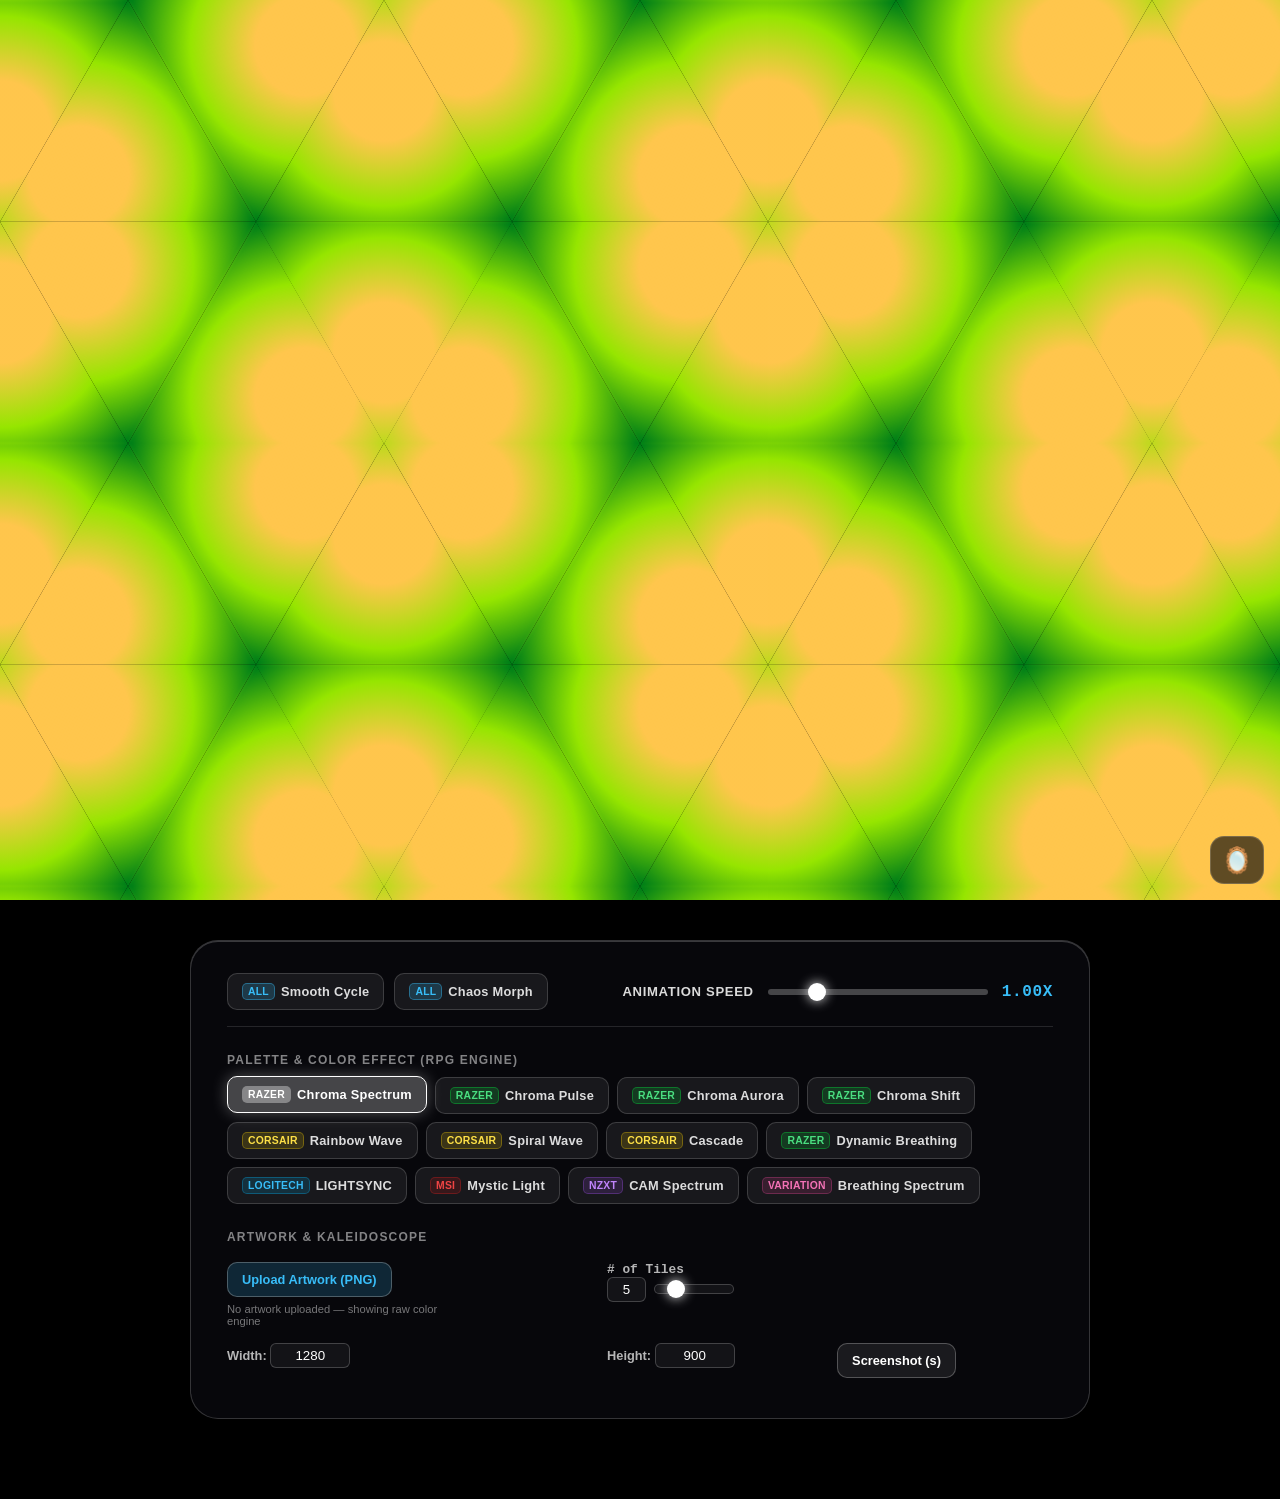
==== commit 5ada3a72: "Update index.html" ====
--- a/index.html
+++ b/index.html
@@ -94,7 +94,7 @@
                             <div class="file-name" id="artworkFileName">No artwork uploaded — showing raw color engine</div>
                         </td>
                         <td>
-                            <pre><span class="tableText"># of Tiles</span><br><input class="input-number-noSpinners" type="range" id="numTilesInput" value="5" min="2" max="25"></pre>
+<pre><span class="tableText"># of Tiles</span><br><input type="number" id="numTilesNumberInput" class="input-number-noSpinners" value="5" min="2" max="25"> <input class="input-number-noSpinners" type="range" id="numTilesInput" value="5" min="2" max="25"></pre>
                         </td>
                     </tr>
                     <tr>
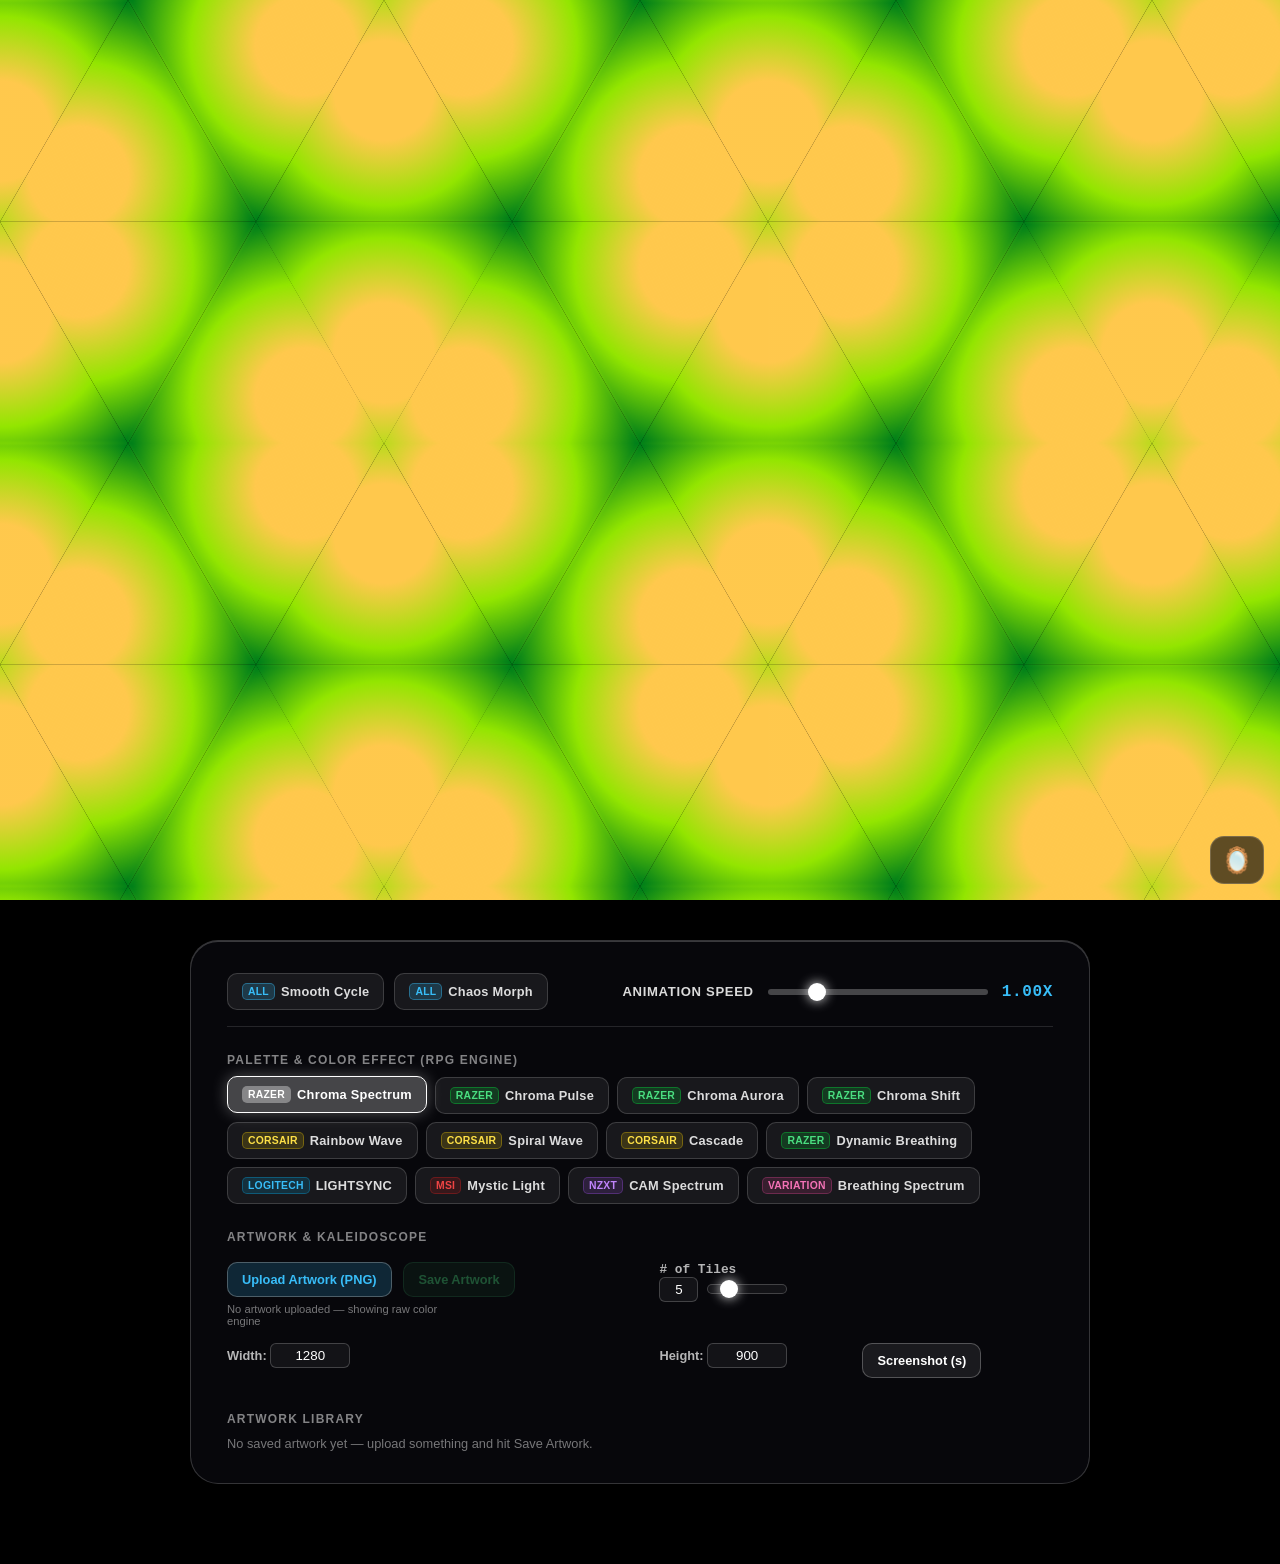
==== commit 52a7f028: "Update index.html" ====
--- a/index.html
+++ b/index.html
@@ -91,10 +91,11 @@
                                 Upload Artwork (PNG)
                             </label>
                             <input type="file" id="imageInput" accept="image/png,image/*">
+                            <button id="saveArtworkButton" class="save-artwork-button" disabled>Save Artwork</button>
                             <div class="file-name" id="artworkFileName">No artwork uploaded — showing raw color engine</div>
                         </td>
                         <td>
-<pre><span class="tableText"># of Tiles</span><br><input type="number" id="numTilesNumberInput" class="input-number-noSpinners" value="5" min="2" max="25"> <input class="input-number-noSpinners" type="range" id="numTilesInput" value="5" min="2" max="25"></pre>
+                            <pre><span class="tableText"># of Tiles</span><br><input type="number" id="numTilesNumberInput" class="input-number-noSpinners" value="5" min="2" max="25"> <input class="input-number-noSpinners" type="range" id="numTilesInput" value="5" min="2" max="25"></pre>
                         </td>
                     </tr>
                     <tr>
@@ -105,12 +106,21 @@
                 </table>
             </div>
 
+            <!-- Persistent Artwork Library (Phase 1) -->
+            <div class="section-group">
+                <div class="section-title">Artwork Library</div>
+                <div class="library-grid" id="artworkLibraryGrid">
+                    <div class="library-empty" id="artworkLibraryEmpty">No saved artwork yet — upload something and hit Save Artwork.</div>
+                </div>
+            </div>
+
         </div>
     </section>
 
     <script src="world.js"></script>
     <script src="mask.js"></script>
     <script src="optics.js"></script>
+    <script src="library.js"></script>
     <script src="main.js"></script>
 
 </body>
--- a/style.css
+++ b/style.css
@@ -256,6 +256,106 @@
     background: rgba(56, 189, 248, 0.3);
 }
 
+.save-artwork-button {
+    border: 1px solid rgba(74, 222, 128, 0.35);
+    border-radius: 10px;
+    background: rgba(74, 222, 128, 0.16);
+    color: #4ade80;
+    font-weight: 700;
+    font-size: 0.8rem;
+    display: inline-block;
+    padding: 9px 14px;
+    margin-left: 8px;
+    cursor: pointer;
+}
+
+.save-artwork-button:hover:not(:disabled) {
+    background: rgba(74, 222, 128, 0.3);
+}
+
+.save-artwork-button:disabled {
+    opacity: 0.35;
+    cursor: not-allowed;
+}
+
+/* Artwork Library */
+.library-grid {
+    display: flex;
+    flex-wrap: wrap;
+    gap: 12px;
+}
+
+.library-empty {
+    font-size: 0.8rem;
+    color: rgba(255, 255, 255, 0.45);
+}
+
+.library-item {
+    width: 132px;
+    display: flex;
+    flex-direction: column;
+    gap: 6px;
+    padding: 10px;
+    background: rgba(255, 255, 255, 0.05);
+    border: 1px solid rgba(255, 255, 255, 0.14);
+    border-radius: 12px;
+}
+
+.library-item.active {
+    border-color: #38bdf8;
+    box-shadow: 0 0 12px rgba(56, 189, 248, 0.35);
+}
+
+.library-thumb {
+    width: 100%;
+    height: 90px;
+    object-fit: contain;
+    background:
+        linear-gradient(45deg, rgba(255,255,255,0.08) 25%, transparent 25%) 0 0 / 12px 12px,
+        linear-gradient(-45deg, rgba(255,255,255,0.08) 25%, transparent 25%) 0 0 / 12px 12px,
+        linear-gradient(45deg, transparent 75%, rgba(255,255,255,0.08) 75%) 0 0 / 12px 12px,
+        linear-gradient(-45deg, transparent 75%, rgba(255,255,255,0.08) 75%) 0 0 / 12px 12px;
+    border-radius: 8px;
+}
+
+.library-name {
+    font-size: 0.72rem;
+    font-weight: 600;
+    color: rgba(255, 255, 255, 0.85);
+    white-space: nowrap;
+    overflow: hidden;
+    text-overflow: ellipsis;
+}
+
+.library-actions {
+    display: flex;
+    gap: 4px;
+}
+
+.library-actions button {
+    flex: 1;
+    border: 1px solid rgba(255, 255, 255, 0.16);
+    border-radius: 6px;
+    background: rgba(255, 255, 255, 0.06);
+    color: rgba(255, 255, 255, 0.8);
+    font-size: 0.65rem;
+    font-weight: 700;
+    text-transform: uppercase;
+    padding: 5px 0;
+    cursor: pointer;
+}
+
+.library-actions button:hover {
+    background: rgba(255, 255, 255, 0.16);
+    color: #ffffff;
+}
+
+.library-actions button.delete-btn:hover {
+    background: rgba(239, 68, 68, 0.25);
+    border-color: rgba(239, 68, 68, 0.5);
+    color: #f87171;
+}
+
 input.input-number-noSpinners {
     -moz-appearance: textfield;
     border: 1px solid rgba(255, 255, 255, 0.2);
